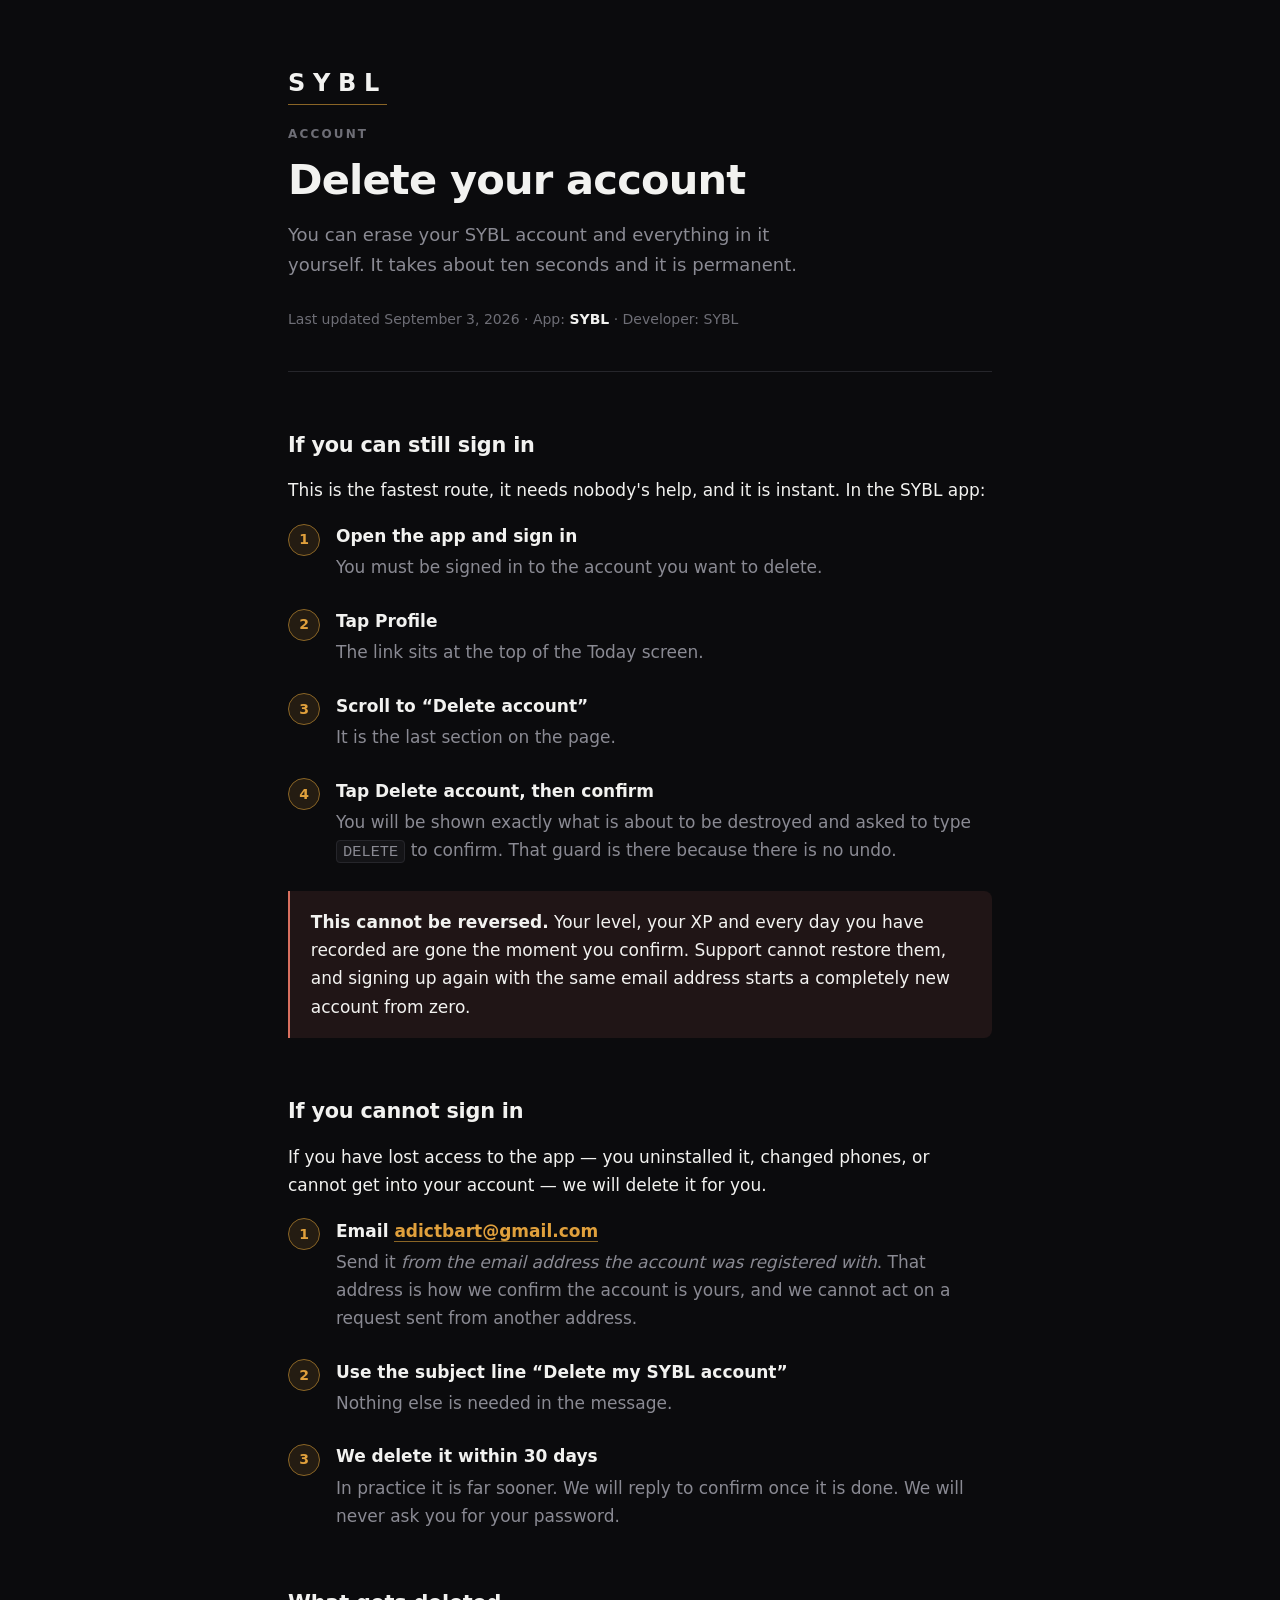
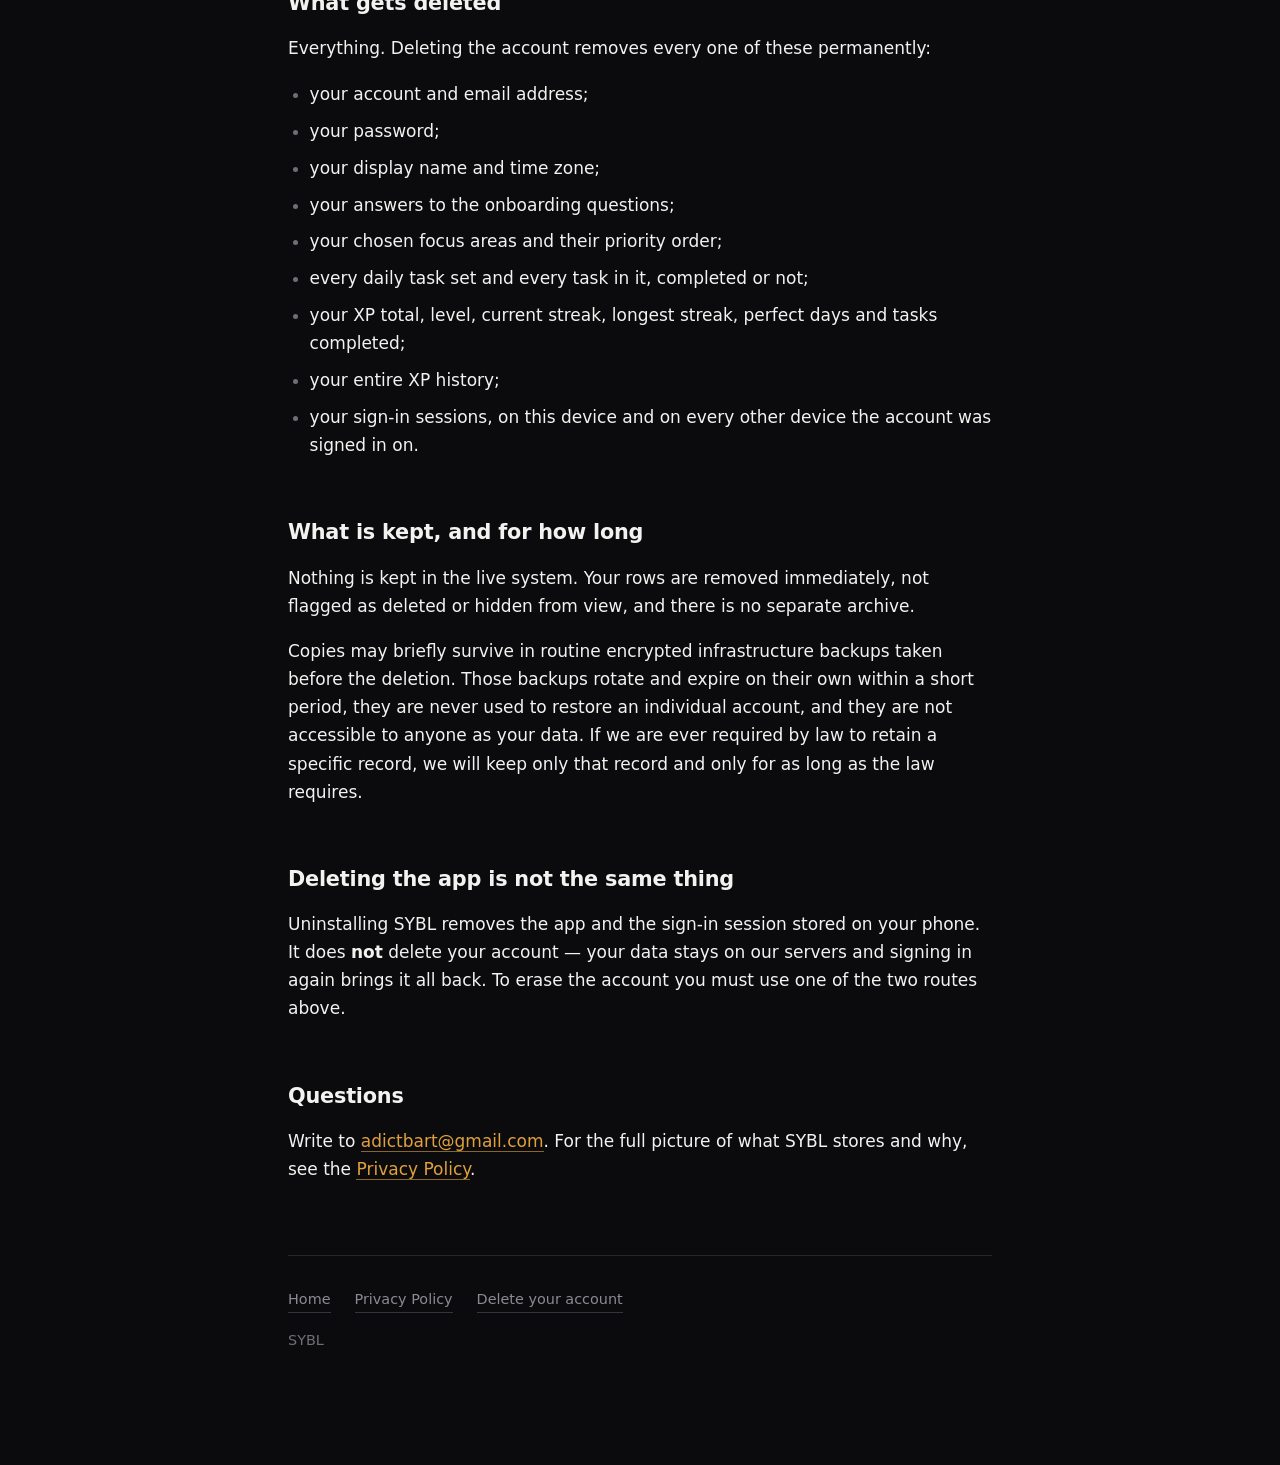
==== delete-account/index.html @ 5ce2a3b0 "Add files via upload" ====
<!doctype html>
<html lang="en">
  <head>
    <meta charset="utf-8" />
    <meta name="viewport" content="width=device-width, initial-scale=1" />
    <title>Delete your SYBL account</title>
    <meta
      name="description"
      content="How to delete your SYBL account and all of its data, from inside the app or by request."
    />
    <link rel="stylesheet" href="../style.css" />
  </head>
  <body>
    <a class="skip" href="#main">Skip to content</a>
    <div class="wrap">
      <header class="masthead">
        <a class="wordmark" href="../">SYBL</a>
        <p class="eyebrow">Account</p>
        <h1>Delete your account</h1>
        <p class="lede">
          You can erase your SYBL account and everything in it yourself. It
          takes about ten seconds and it is permanent.
        </p>
        <p class="updated">
          Last updated September 3, 2026 · App: <strong>SYBL</strong>
          · Developer: SYBL
        </p>
      </header>

      <main id="main">
        <h2>If you can still sign in</h2>
        <p>
          This is the fastest route, it needs nobody's help, and it is
          instant. In the SYBL app:
        </p>

        <ol class="steps">
          <li>
            <strong>Open the app and sign in</strong>
            <p>You must be signed in to the account you want to delete.</p>
          </li>
          <li>
            <strong>Tap Profile</strong>
            <p>The link sits at the top of the Today screen.</p>
          </li>
          <li>
            <strong>Scroll to &ldquo;Delete account&rdquo;</strong>
            <p>It is the last section on the page.</p>
          </li>
          <li>
            <strong>Tap Delete account, then confirm</strong>
            <p>
              You will be shown exactly what is about to be destroyed and asked
              to type <code>DELETE</code> to confirm. That guard is there
              because there is no undo.
            </p>
          </li>
        </ol>

        <div class="notice warn">
          <p>
            <strong>This cannot be reversed.</strong> Your level, your XP and
            every day you have recorded are gone the moment you confirm.
            Support cannot restore them, and signing up again with the same
            email address starts a completely new account from zero.
          </p>
        </div>

        <h2>If you cannot sign in</h2>
        <p>
          If you have lost access to the app — you uninstalled it, changed
          phones, or cannot get into your account — we will delete it for you.
        </p>
        <ol class="steps">
          <li>
            <strong>Email <a href="mailto:adictbart@gmail.com">adictbart@gmail.com</a></strong>
            <p>
              Send it <em>from the email address the account was registered
              with</em>. That address is how we confirm the account is yours,
              and we cannot act on a request sent from another address.
            </p>
          </li>
          <li>
            <strong>Use the subject line &ldquo;Delete my SYBL account&rdquo;</strong>
            <p>Nothing else is needed in the message.</p>
          </li>
          <li>
            <strong>We delete it within 30 days</strong>
            <p>
              In practice it is far sooner. We will reply to confirm once it is
              done. We will never ask you for your password.
            </p>
          </li>
        </ol>

        <h2>What gets deleted</h2>
        <p>
          Everything. Deleting the account removes every one of these
          permanently:
        </p>
        <ul>
          <li>your account and email address;</li>
          <li>your password;</li>
          <li>your display name and time zone;</li>
          <li>your answers to the onboarding questions;</li>
          <li>your chosen focus areas and their priority order;</li>
          <li>every daily task set and every task in it, completed or not;</li>
          <li>
            your XP total, level, current streak, longest streak, perfect days
            and tasks completed;
          </li>
          <li>your entire XP history;</li>
          <li>
            your sign-in sessions, on this device and on every other device the
            account was signed in on.
          </li>
        </ul>

        <h2>What is kept, and for how long</h2>
        <p>
          Nothing is kept in the live system. Your rows are removed
          immediately, not flagged as deleted or hidden from view, and there is
          no separate archive.
        </p>
        <p>
          Copies may briefly survive in routine encrypted infrastructure
          backups taken before the deletion. Those backups rotate and expire on
          their own within a short period, they are never used to restore an
          individual account, and they are not accessible to anyone as your
          data. If we are ever required by law to retain a specific record, we
          will keep only that record and only for as long as the law requires.
        </p>

        <h2>Deleting the app is not the same thing</h2>
        <p>
          Uninstalling SYBL removes the app and the sign-in session stored on
          your phone. It does <strong>not</strong> delete your account — your
          data stays on our servers and signing in again brings it all back. To
          erase the account you must use one of the two routes above.
        </p>

        <h2>Questions</h2>
        <p>
          Write to <a href="mailto:adictbart@gmail.com">adictbart@gmail.com</a>. For the full
          picture of what SYBL stores and why, see the
          <a href="../privacy/">Privacy Policy</a>.
        </p>
      </main>

      <footer>
        <nav>
          <a href="../">Home</a>
          <a href="../privacy/">Privacy Policy</a>
          <a href="../delete-account/">Delete your account</a>
        </nav>
        <p>SYBL</p>
      </footer>
    </div>
  </body>
</html>
---- style.css ----
/*
 * SYBL public pages.
 *
 * The palette is lifted from src/theme/colors.ts so the store-facing pages and
 * the app look like the same product. Dark, high contrast, one scarce amber.
 *
 * Deliberately self-contained: no web fonts, no analytics, no third-party
 * requests of any kind. A privacy policy that phones home is a bad privacy
 * policy, and this way the pages are also fast and work offline once cached.
 */

:root {
  --background: #0b0b0d;
  --surface: #141417;
  --border: #26262b;
  --border-strong: #35353d;
  --text: #f2f2f0;
  --text-muted: #8a8a93;
  --text-faint: #6e6e76;
  --accent: #e0a03c;
  --accent-dim: #8a6526;
  --accent-soft: rgba(224, 160, 60, 0.12);
  --danger: #d9705f;
  --danger-soft: rgba(217, 112, 95, 0.1);
  color-scheme: dark;
}

*,
*::before,
*::after {
  box-sizing: border-box;
}

html {
  -webkit-text-size-adjust: 100%;
}

body {
  margin: 0;
  padding: 0 1.5rem 6rem;
  background: var(--background);
  color: var(--text);
  font-family: ui-sans-serif, system-ui, -apple-system, "Segoe UI", Roboto,
    "Helvetica Neue", Arial, sans-serif;
  font-size: 1.0625rem;
  line-height: 1.65;
  -webkit-font-smoothing: antialiased;
}

.wrap {
  max-width: 44rem;
  margin: 0 auto;
}

/* ---------------------------------------------------------------- masthead */

header.masthead {
  padding: 4rem 0 2.5rem;
  border-bottom: 1px solid var(--border);
  margin-bottom: 3rem;
}

.wordmark {
  display: inline-block;
  font-size: 1.5rem;
  font-weight: 700;
  letter-spacing: 0.32em;
  text-transform: uppercase;
  color: var(--text);
  text-decoration: none;
  margin: 0 0 1.25rem;
}

.wordmark:hover,
.wordmark:focus-visible {
  color: var(--accent);
}

.eyebrow {
  font-size: 0.75rem;
  font-weight: 600;
  letter-spacing: 0.18em;
  text-transform: uppercase;
  color: var(--text-faint);
  margin: 0 0 0.75rem;
}

h1 {
  font-size: clamp(1.9rem, 5vw, 2.6rem);
  line-height: 1.15;
  letter-spacing: -0.02em;
  margin: 0 0 1rem;
}

.lede {
  font-size: 1.125rem;
  color: var(--text-muted);
  margin: 0;
  max-width: 34rem;
}

.updated {
  font-size: 0.875rem;
  color: var(--text-faint);
  margin: 1.75rem 0 0;
}

/* ------------------------------------------------------------------ blocks */

h2 {
  font-size: 1.3rem;
  letter-spacing: -0.01em;
  margin: 3.25rem 0 0.9rem;
  padding-top: 0.25rem;
}

h3 {
  font-size: 1.02rem;
  margin: 2rem 0 0.6rem;
  color: var(--text);
}

p {
  margin: 0 0 1.1rem;
}

ul,
ol {
  margin: 0 0 1.1rem;
  padding-left: 1.35rem;
}

li {
  margin-bottom: 0.55rem;
}

li::marker {
  color: var(--text-faint);
}

strong {
  color: var(--text);
  font-weight: 600;
}

.muted {
  color: var(--text-muted);
}

a {
  color: var(--accent);
  text-decoration: none;
  border-bottom: 1px solid var(--accent-dim);
}

a:hover,
a:focus-visible {
  border-bottom-color: var(--accent);
}

:focus-visible {
  outline: 2px solid var(--accent);
  outline-offset: 3px;
  border-radius: 2px;
}

code {
  font-family: ui-monospace, SFMono-Regular, "SF Mono", Menlo, Consolas, monospace;
  font-size: 0.9em;
  background: var(--surface);
  border: 1px solid var(--border);
  border-radius: 4px;
  padding: 0.1em 0.4em;
}

hr {
  border: 0;
  border-top: 1px solid var(--border);
  margin: 3.5rem 0;
}

/* ------------------------------------------------------------------- cards */

.card {
  background: var(--surface);
  border: 1px solid var(--border);
  border-radius: 12px;
  padding: 1.5rem 1.6rem;
  margin: 0 0 1rem;
}

/*
 * A card heading keeps the card's own size whatever its level in the document
 * outline, so the outline can stay correct without the design shifting.
 */
.card h2,
.card h3 {
  margin-top: 0;
}

.card h2 {
  font-size: 1.02rem;
  margin-bottom: 0.6rem;
}

.card p:last-child,
.card ul:last-child,
.card ol:last-child {
  margin-bottom: 0;
}

.card-link {
  display: block;
  text-decoration: none;
  border-bottom: 0;
  color: inherit;
  transition: border-color 120ms ease, background 120ms ease;
}

.card-link:hover,
.card-link:focus-visible {
  border-color: var(--border-strong);
  background: #17171b;
}

.card-link h2,
.card-link h3 {
  color: var(--accent);
}

.notice {
  border-left: 2px solid var(--accent-dim);
  background: var(--accent-soft);
  border-radius: 0 8px 8px 0;
  padding: 1.1rem 1.3rem;
  margin: 0 0 1.5rem;
}

.notice p:last-child {
  margin-bottom: 0;
}

.warn {
  border-left-color: var(--danger);
  background: var(--danger-soft);
}

/* ------------------------------------------------------------------- steps */

ol.steps {
  list-style: none;
  padding: 0;
  margin: 0 0 1.5rem;
  counter-reset: step;
}

ol.steps > li {
  counter-increment: step;
  position: relative;
  padding: 0 0 0 3rem;
  margin-bottom: 1.6rem;
  min-height: 2rem;
}

ol.steps > li::before {
  content: counter(step);
  position: absolute;
  left: 0;
  top: 0.1rem;
  width: 2rem;
  height: 2rem;
  display: grid;
  place-items: center;
  border: 1px solid var(--accent-dim);
  border-radius: 50%;
  background: var(--accent-soft);
  color: var(--accent);
  font-size: 0.875rem;
  font-weight: 600;
  font-variant-numeric: tabular-nums;
}

ol.steps > li strong {
  display: block;
  margin-bottom: 0.2rem;
}

ol.steps p {
  margin: 0;
  color: var(--text-muted);
}

/* ------------------------------------------------------------------ tables */

.table-scroll {
  overflow-x: auto;
  margin: 0 0 1.5rem;
  border: 1px solid var(--border);
  border-radius: 12px;
}

table {
  border-collapse: collapse;
  width: 100%;
  min-width: 32rem;
  font-size: 0.95rem;
}

th,
td {
  text-align: left;
  vertical-align: top;
  padding: 0.85rem 1.1rem;
  border-bottom: 1px solid var(--border);
}

th {
  font-size: 0.72rem;
  font-weight: 600;
  letter-spacing: 0.14em;
  text-transform: uppercase;
  color: var(--text-faint);
  background: var(--surface);
  white-space: nowrap;
}

tbody tr:last-child td {
  border-bottom: 0;
}

td:first-child {
  color: var(--text);
  font-weight: 500;
  white-space: nowrap;
}

td + td {
  color: var(--text-muted);
}

/* ------------------------------------------------------------------ footer */

footer {
  margin-top: 4.5rem;
  padding-top: 2rem;
  border-top: 1px solid var(--border);
  font-size: 0.9rem;
  color: var(--text-faint);
}

footer nav {
  margin-bottom: 1rem;
  display: flex;
  flex-wrap: wrap;
  gap: 0.5rem 1.5rem;
}

footer a {
  color: var(--text-muted);
  border-bottom-color: var(--border-strong);
}

footer a:hover,
footer a:focus-visible {
  color: var(--accent);
  border-bottom-color: var(--accent);
}

.skip {
  position: absolute;
  left: -9999px;
}

.skip:focus {
  position: static;
  display: inline-block;
  margin: 1rem 0;
}

@media (max-width: 34rem) {
  body {
    font-size: 1rem;
    padding: 0 1.15rem 4rem;
  }

  header.masthead {
    padding-top: 2.5rem;
  }

  .card {
    padding: 1.25rem;
  }
}

@media print {
  body {
    background: #fff;
    color: #000;
  }

  a {
    color: #000;
  }
}

/*
 * Respect a reader who has asked their system for less motion. The only
 * movement on the site is the card hover transition, so this removes it.
 */
@media (prefers-reduced-motion: reduce) {
  * {
    transition: none !important;
    animation: none !important;
  }
}
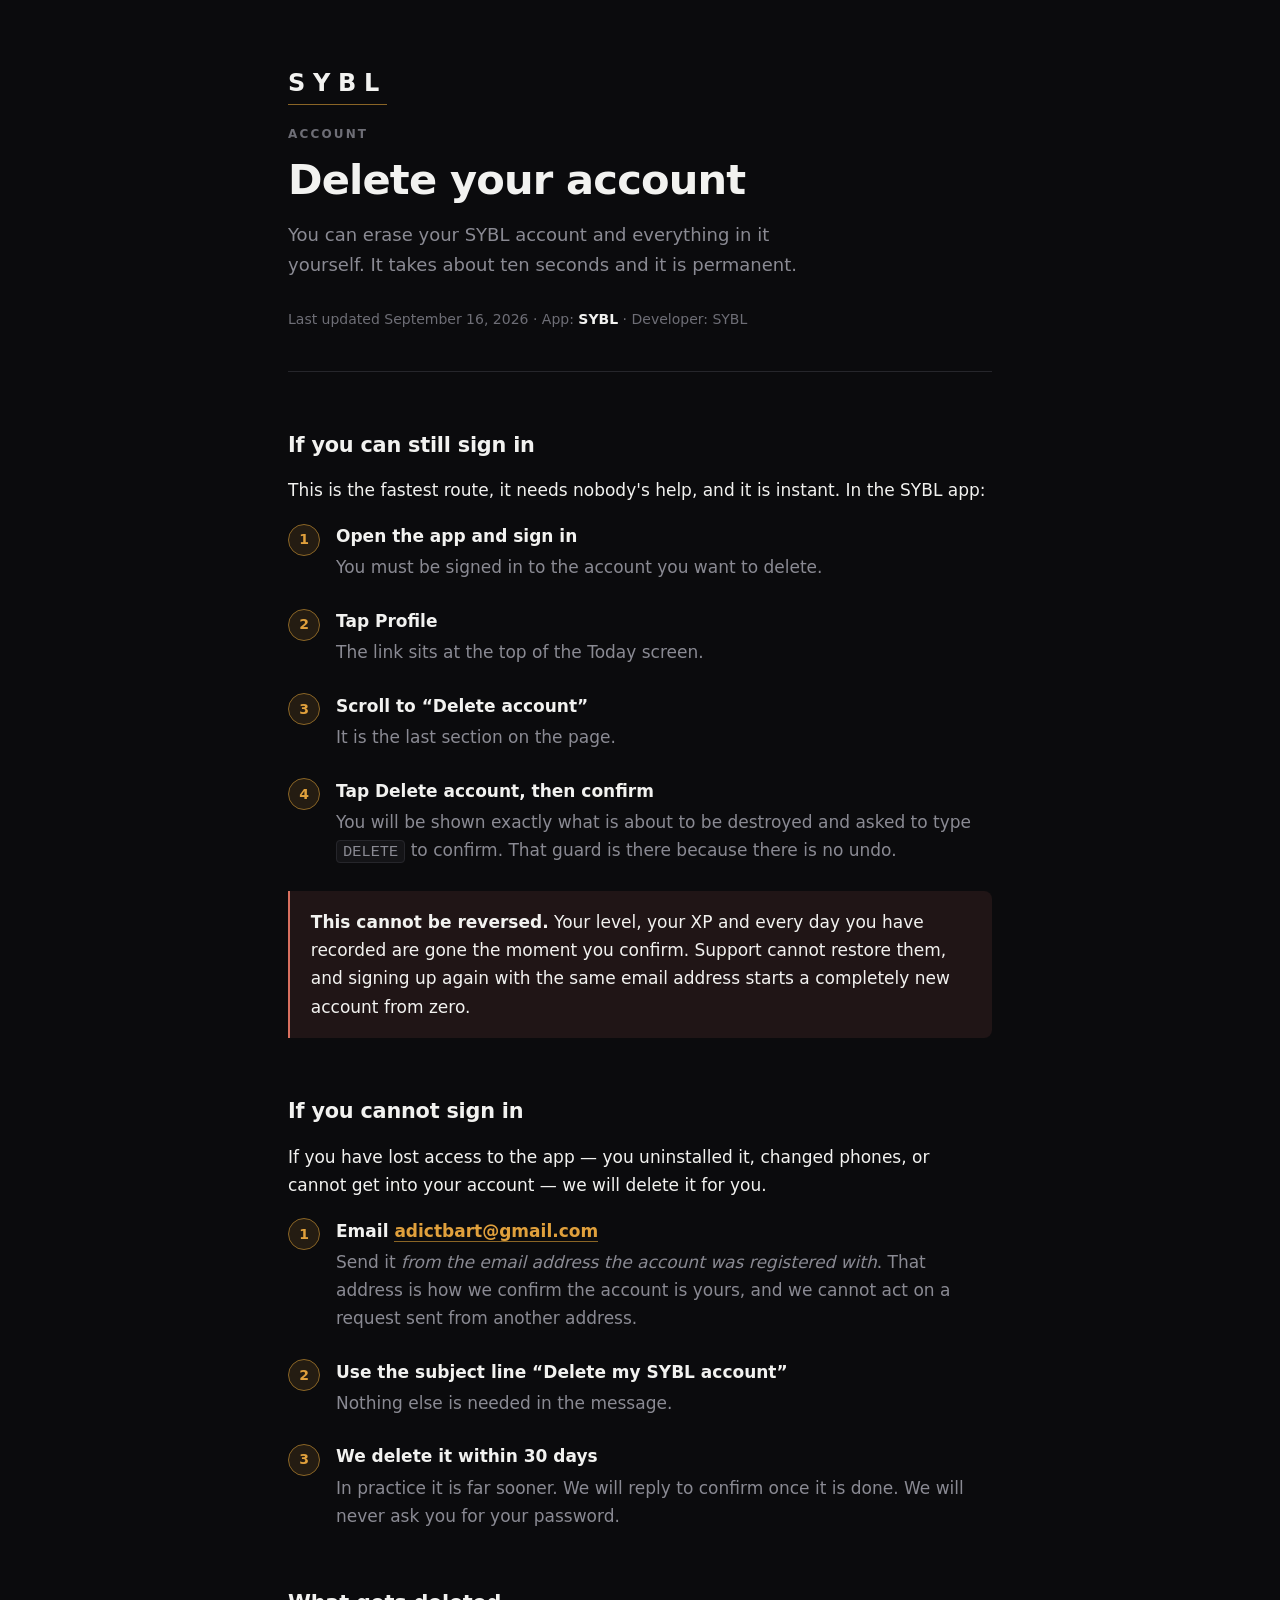
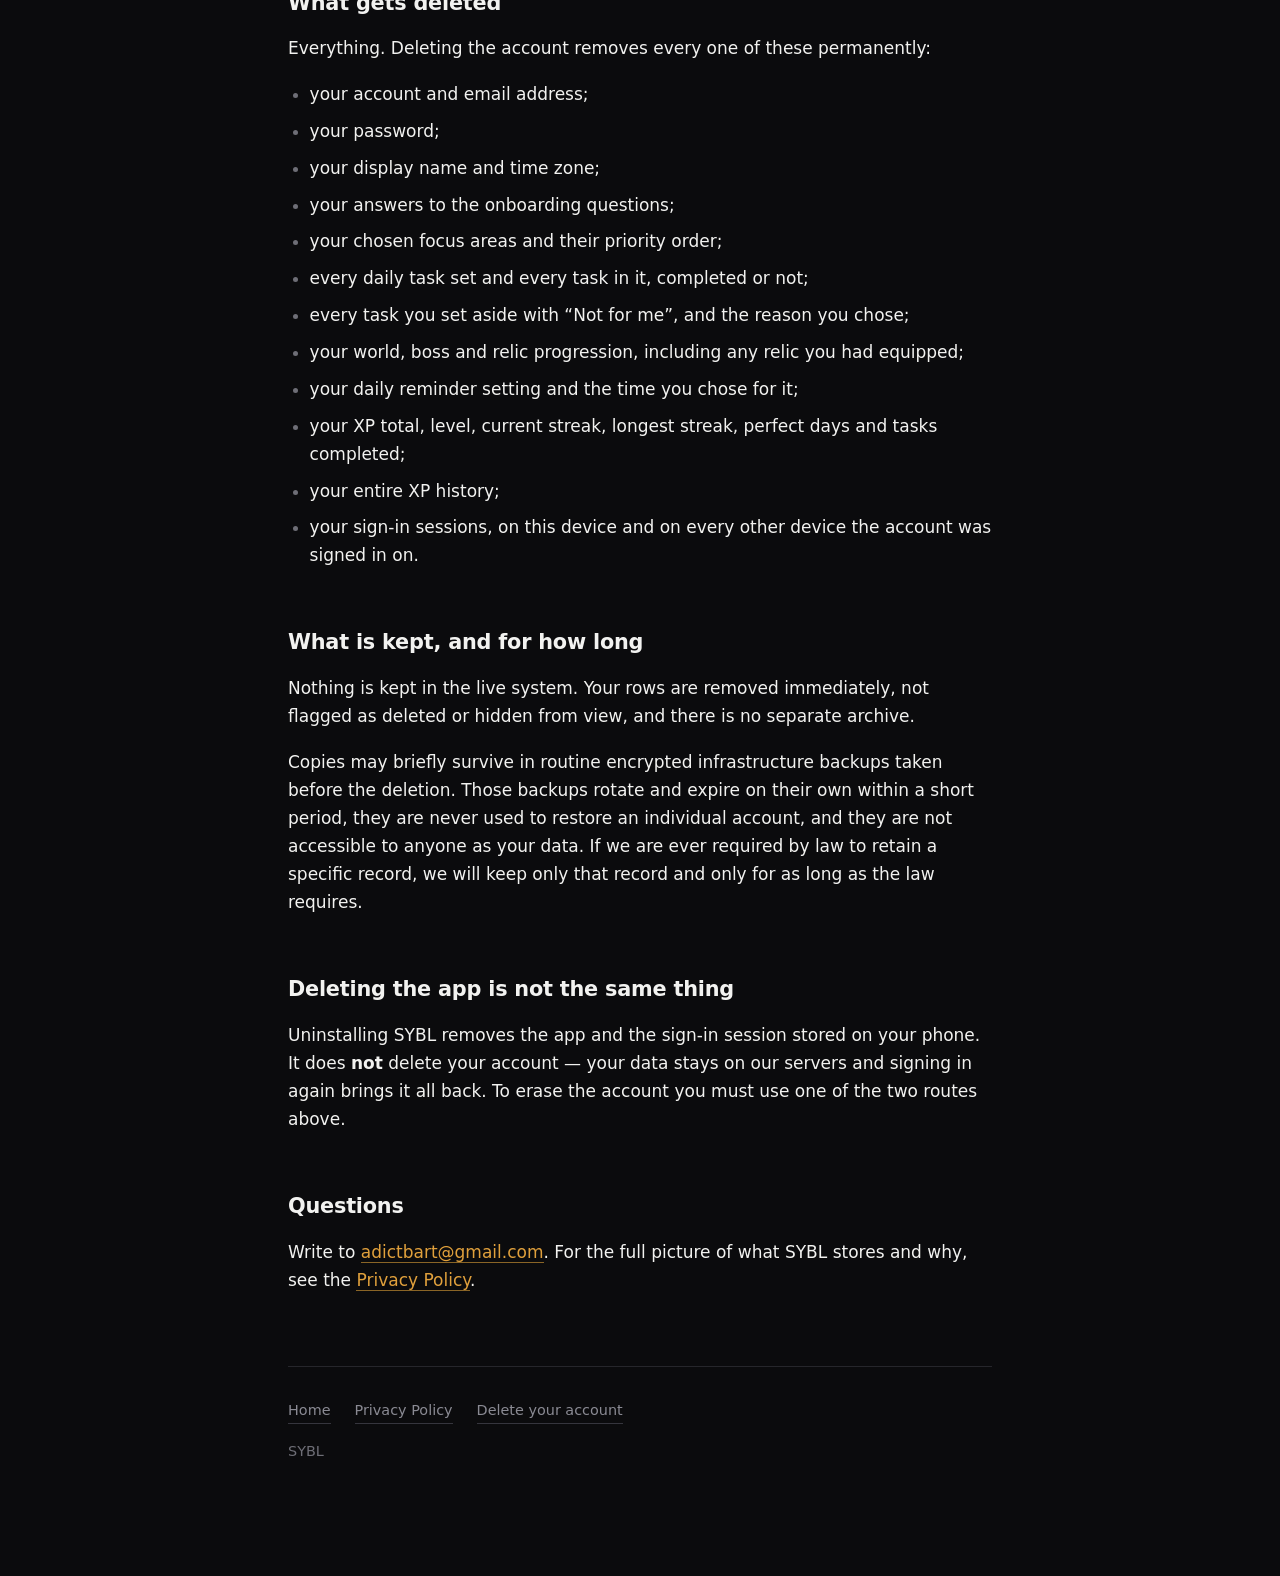
==== commit b7eda634: "Disclose the reminder setting and complete the deletion description" ====
--- a/delete-account/index.html
+++ b/delete-account/index.html
@@ -22,7 +22,7 @@
           takes about ten seconds and it is permanent.
         </p>
         <p class="updated">
-          Last updated September 3, 2026 · App: <strong>SYBL</strong>
+          Last updated September 16, 2026 · App: <strong>SYBL</strong>
           · Developer: SYBL
         </p>
       </header>
@@ -106,6 +106,15 @@
           <li>your chosen focus areas and their priority order;</li>
           <li>every daily task set and every task in it, completed or not;</li>
           <li>
+            every task you set aside with &ldquo;Not for me&rdquo;, and the
+            reason you chose;
+          </li>
+          <li>
+            your world, boss and relic progression, including any relic you had
+            equipped;
+          </li>
+          <li>your daily reminder setting and the time you chose for it;</li>
+          <li>
             your XP total, level, current streak, longest streak, perfect days
             and tasks completed;
           </li>
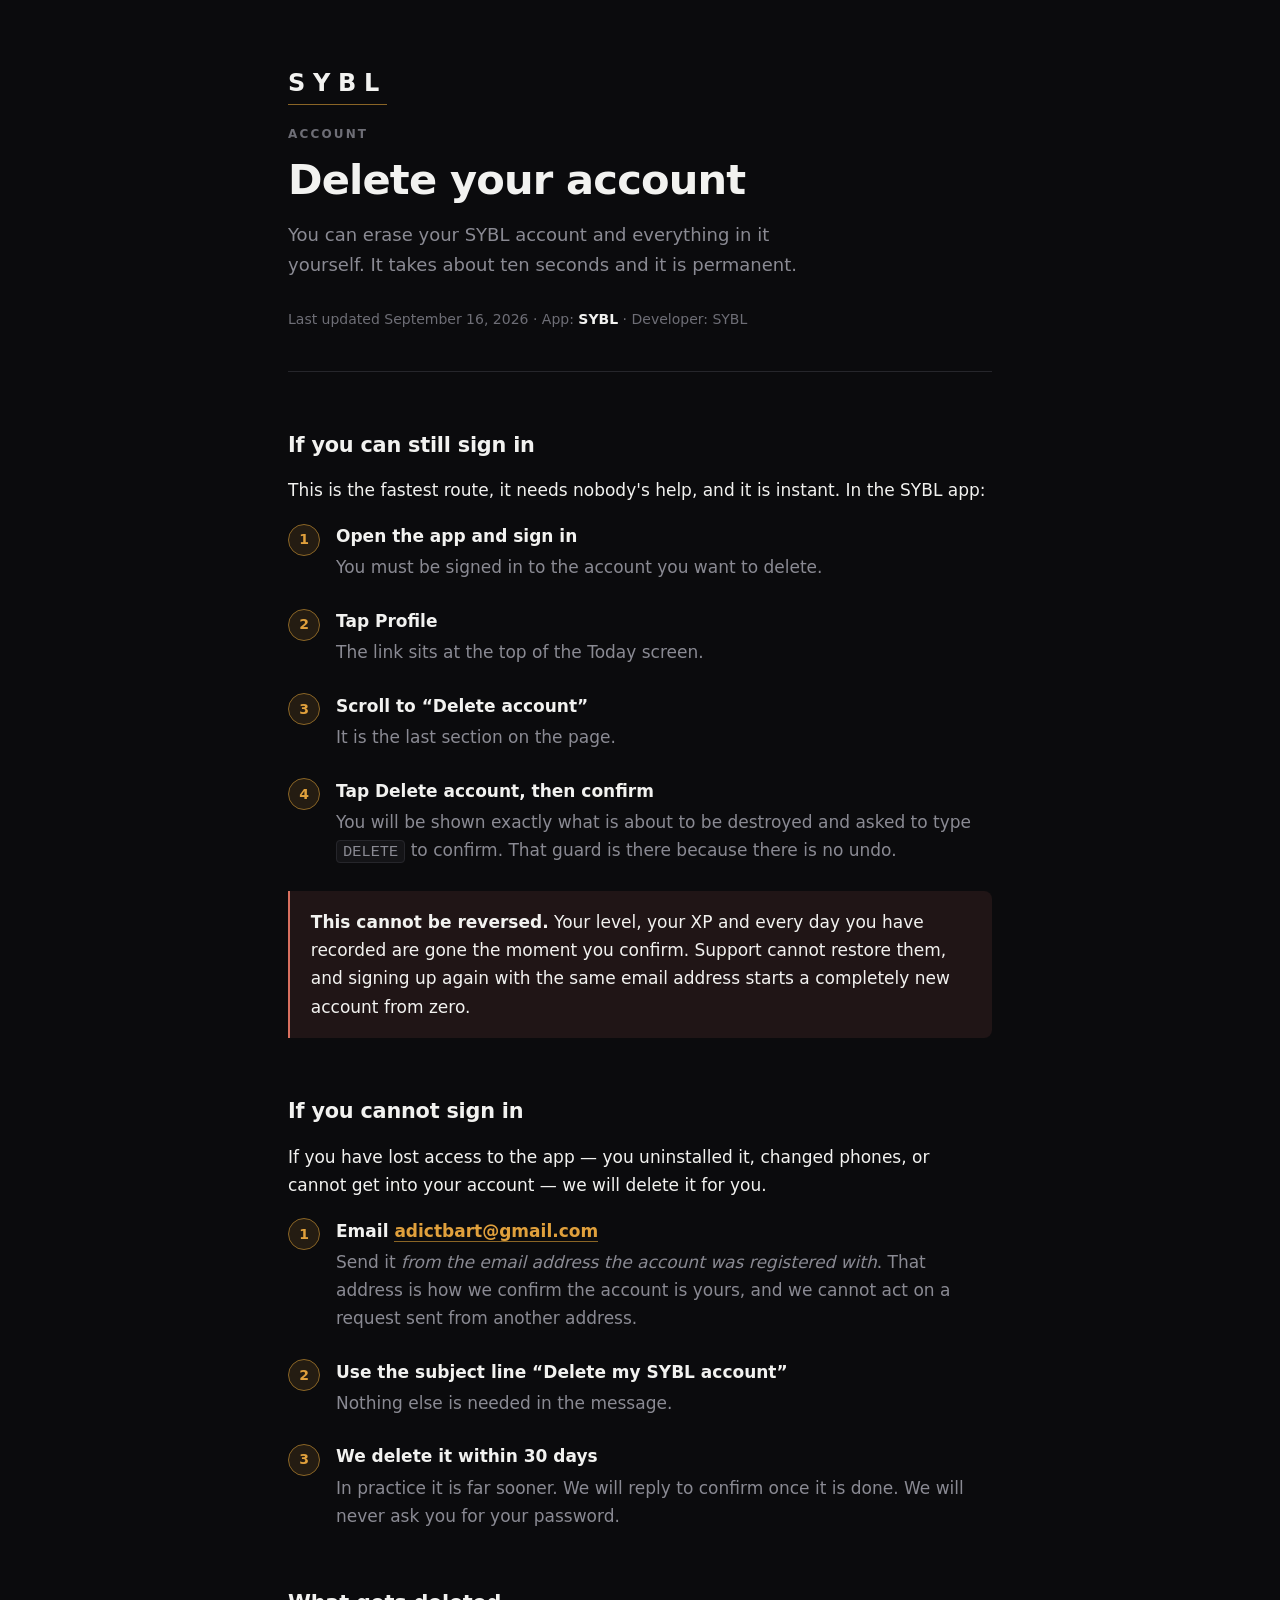
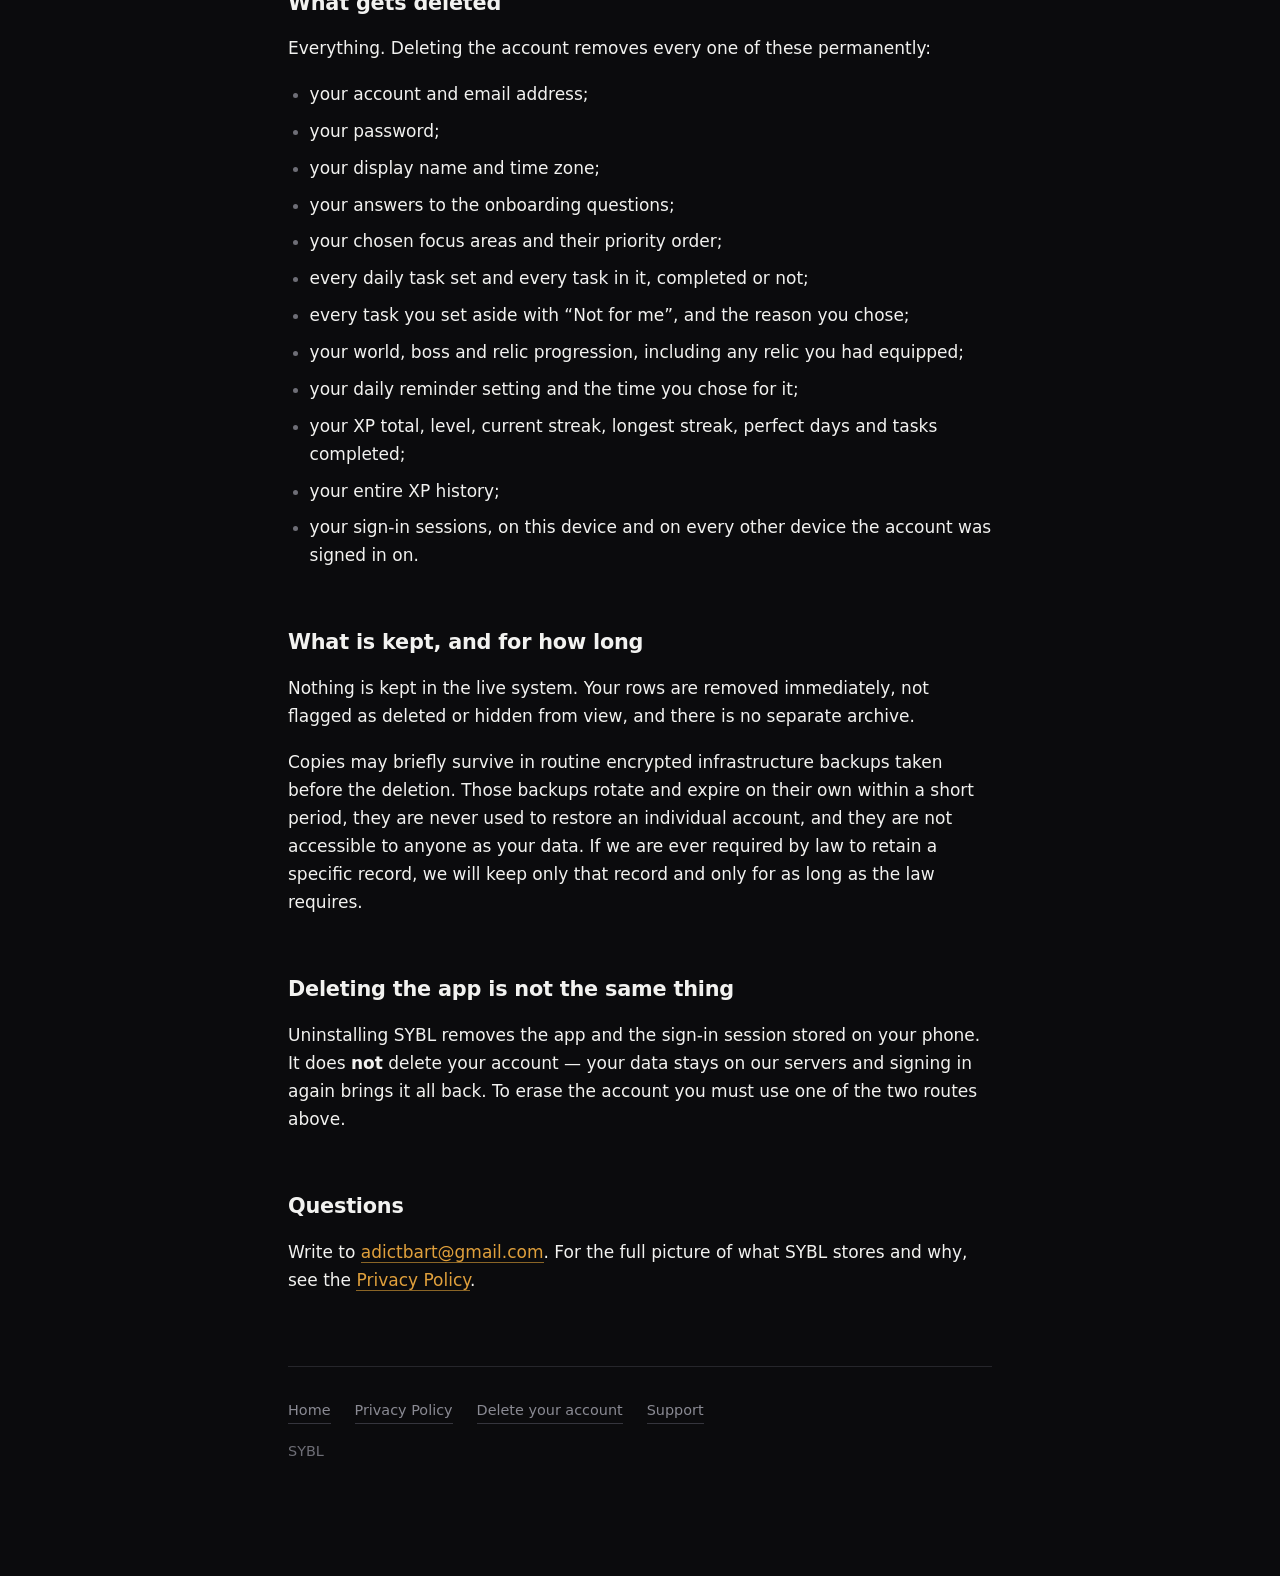
==== commit 53d3d7d0: "Add a support page and link it from the site" ====
--- a/delete-account/index.html
+++ b/delete-account/index.html
@@ -161,6 +161,7 @@
           <a href="../">Home</a>
           <a href="../privacy/">Privacy Policy</a>
           <a href="../delete-account/">Delete your account</a>
+          <a href="../support/">Support</a>
         </nav>
         <p>SYBL</p>
       </footer>
